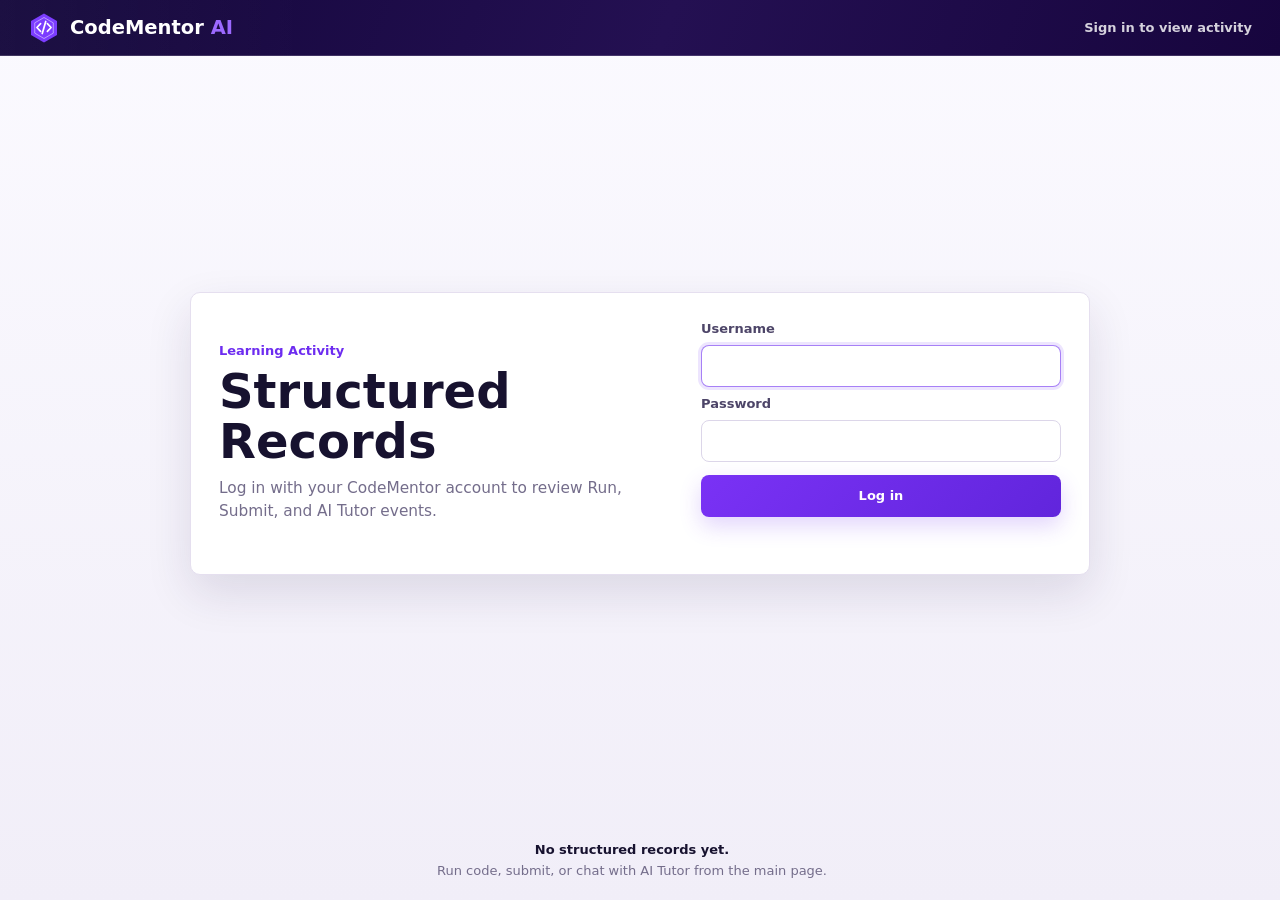
==== activity.html @ 1012bc52 "Fix activity dashboard history display: activity.html" ====
<!doctype html>
<html lang="en">
  <head>
    <meta charset="UTF-8" />
    <meta name="viewport" content="width=device-width, initial-scale=1.0" />
    <title>CodeMentor AI Activity</title>
    <link rel="stylesheet" href="./activity.css?v=structured-activity-2" />
  </head>
  <body>
    <main class="activity-app">
      <header class="activity-header">
        <a class="brand" href="./index.html" aria-label="Back to CodeMentor AI">
          <span class="brand-mark" aria-hidden="true">
            <svg viewBox="0 0 64 64" role="img">
              <path d="M32 3 58 18v28L32 61 6 46V18L32 3Z" />
              <path d="M32 11 50.5 21.7v20.6L32 53 13.5 42.3V21.7L32 11Z" />
              <path d="M25.2 23.4 17.8 31l7.4 7.6M38.8 23.4 46.2 31l-7.4 7.6M35.5 18.9 28.5 43.1" />
            </svg>
          </span>
          <span>CodeMentor <strong>AI</strong></span>
        </a>
        <div class="header-actions">
          <p id="activity-status">Sign in to view activity</p>
          <button id="refresh-button" type="button" hidden>Refresh</button>
          <button id="logout-button" type="button" hidden>Log out</button>
        </div>
      </header>

      <section class="login-panel" id="login-panel">
        <div>
          <span>Learning Activity</span>
          <h1>Structured Records</h1>
          <p>Log in with your CodeMentor account to review Run, Submit, and AI Tutor events.</p>
        </div>
        <form id="login-form" class="login-form">
          <label for="activity-username">Username</label>
          <input id="activity-username" autocomplete="username" required />
          <label for="activity-password">Password</label>
          <input id="activity-password" type="password" autocomplete="current-password" required />
          <button type="submit">Log in</button>
          <p id="login-message" role="status" aria-live="polite"></p>
        </form>
      </section>

      <section class="activity-dashboard" id="activity-dashboard" hidden>
        <div class="summary-grid" id="summary-grid" aria-label="Activity summary"></div>
        <section class="activity-timeline" id="activity-timeline" aria-live="polite">
          <div class="empty-state">
            <strong>No structured records yet.</strong>
            <span>Run code, submit, or chat with AI Tutor from the main page.</span>
          </div>
        </section>
      </section>
    </main>

    <script>
      window.CODEMENTOR_CONFIG = {
        backendBaseUrl: "https://frequent-reflection-combinations-raises.trycloudflare.com",
      };
    </script>
    <script src="./activity.js?v=structured-activity-2"></script>
  </body>
</html>
---- activity.css ----
:root {
  --ink: #17122f;
  --muted: #746d8b;
  --surface: #ffffff;
  --line: #e5dfef;
  --soft: #f8f6fd;
  --purple: #6d2cf0;
  --purple-deep: #13063a;
  --green: #22a65a;
  --red: #d93939;
  --amber: #d89513;
  --radius: 8px;
}

* {
  box-sizing: border-box;
}

html,
body {
  width: 100%;
  height: 100%;
  overflow: hidden;
}

body {
  margin: 0;
  color: var(--ink);
  background: linear-gradient(180deg, #fbfaff 0%, #f1eef8 100%);
  font-family: Inter, ui-sans-serif, system-ui, -apple-system, BlinkMacSystemFont, "Segoe UI", sans-serif;
  font-size: 13px;
}

button,
input {
  font: inherit;
}

button {
  border: 0;
  cursor: pointer;
}

a {
  color: inherit;
  text-decoration: none;
}

svg {
  display: block;
}

.activity-app {
  height: 100vh;
  display: grid;
  grid-template-rows: 56px minmax(0, 1fr);
  overflow: hidden;
}

.activity-header {
  display: flex;
  align-items: center;
  justify-content: space-between;
  gap: 18px;
  padding: 8px 28px;
  color: #ffffff;
  background:
    linear-gradient(90deg, rgba(255, 255, 255, 0.04), transparent 24%),
    linear-gradient(110deg, var(--purple-deep) 0%, #241052 52%, #17053e 100%);
  border-bottom: 1px solid rgba(255, 255, 255, 0.16);
}

.brand {
  min-width: 0;
  display: inline-flex;
  align-items: center;
  gap: 10px;
  color: #ffffff;
  font-size: 1.22rem;
  font-weight: 850;
  white-space: nowrap;
}

.brand strong {
  color: #9c69ff;
}

.brand-mark {
  width: 32px;
  height: 32px;
  flex: 0 0 auto;
}

.brand-mark svg path:first-child {
  fill: #7c3dff;
}

.brand-mark svg path:nth-child(2) {
  fill: none;
  stroke: rgba(255, 255, 255, 0.48);
  stroke-width: 2;
}

.brand-mark svg path:last-child {
  fill: none;
  stroke: #ffffff;
  stroke-linecap: round;
  stroke-linejoin: round;
  stroke-width: 3.4;
}

.header-actions {
  min-width: 0;
  display: inline-flex;
  align-items: center;
  gap: 10px;
}

#activity-status {
  margin: 0;
  color: rgba(255, 255, 255, 0.82);
  font-weight: 750;
}

.header-actions button {
  height: 32px;
  padding: 0 12px;
  color: #ffffff;
  background: rgba(255, 255, 255, 0.1);
  border: 1px solid rgba(255, 255, 255, 0.24);
  border-radius: var(--radius);
  font-weight: 760;
}

.header-actions button:hover {
  background: rgba(255, 255, 255, 0.16);
}

.login-panel {
  width: min(900px, calc(100% - 40px));
  align-self: center;
  justify-self: center;
  display: grid;
  grid-template-columns: 1fr minmax(280px, 360px);
  gap: 28px;
  padding: 28px;
  background: #ffffff;
  border: 1px solid var(--line);
  border-radius: 10px;
  box-shadow: 0 18px 46px rgba(39, 28, 74, 0.12);
}

.login-panel > div {
  align-self: center;
}

.login-panel span {
  color: var(--purple);
  font-weight: 850;
}

.login-panel h1 {
  margin: 8px 0 10px;
  font-size: clamp(2rem, 4vw, 3rem);
  line-height: 1.05;
}

.login-panel p {
  max-width: 520px;
  margin: 0;
  color: var(--muted);
  font-size: 0.96rem;
  line-height: 1.5;
}

.login-form {
  display: grid;
  gap: 9px;
}

.login-form label {
  color: #4d4568;
  font-weight: 760;
}

.login-form input {
  height: 42px;
  padding: 0 12px;
  color: #211b39;
  background: #ffffff;
  border: 1px solid #dcd6e9;
  border-radius: var(--radius);
  outline: 0;
}

.login-form input:focus {
  border-color: rgba(109, 44, 240, 0.6);
  box-shadow: 0 0 0 3px rgba(109, 44, 240, 0.12);
}

.login-form button {
  height: 42px;
  margin-top: 4px;
  color: #ffffff;
  background: linear-gradient(135deg, #7a32f5, #6125dc);
  border-radius: var(--radius);
  box-shadow: 0 9px 22px rgba(109, 44, 240, 0.2);
  font-weight: 800;
}

.login-form button:disabled {
  cursor: wait;
  opacity: 0.68;
}

#login-message {
  min-height: 18px;
  margin: 2px 0 0;
  color: var(--red);
  font-size: 0.78rem;
}

.activity-dashboard {
  min-height: 0;
  display: grid;
  grid-template-rows: auto minmax(0, 1fr);
  gap: 14px;
  padding: 18px 22px 22px;
  overflow: hidden;
}

.summary-grid {
  display: grid;
  grid-template-columns: repeat(4, minmax(0, 1fr));
  gap: 12px;
}

.summary-card {
  min-width: 0;
  padding: 14px;
  background: #ffffff;
  border: 1px solid var(--line);
  border-radius: var(--radius);
  box-shadow: 0 8px 20px rgba(39, 28, 74, 0.06);
}

.summary-card span {
  color: var(--muted);
  font-size: 0.76rem;
  font-weight: 800;
}

.summary-card strong {
  display: block;
  margin-top: 5px;
  color: var(--ink);
  font-size: 1.32rem;
}

.activity-timeline {
  min-height: 0;
  display: flex;
  flex-direction: column;
  gap: 12px;
  overflow-y: auto;
  padding-right: 8px;
  scrollbar-gutter: stable;
}

.activity-timeline::-webkit-scrollbar {
  width: 8px;
}

.activity-timeline::-webkit-scrollbar-track {
  background: transparent;
}

.activity-timeline::-webkit-scrollbar-thumb {
  background: #d8cef1;
  border-radius: 999px;
}

.empty-state {
  display: grid;
  gap: 6px;
  margin: auto;
  color: var(--muted);
  text-align: center;
}

.empty-state strong {
  color: var(--ink);
}

.activity-entry {
  display: grid;
  gap: 10px;
  padding: 14px;
  background: #ffffff;
  border: 1px solid var(--line);
  border-radius: var(--radius);
  box-shadow: 0 8px 20px rgba(39, 28, 74, 0.06);
}

.entry-top {
  display: flex;
  justify-content: space-between;
  gap: 16px;
}

.entry-title {
  min-width: 0;
  display: grid;
  gap: 3px;
}

.entry-title strong {
  font-size: 1rem;
}

.entry-title span {
  color: var(--muted);
  font-size: 0.78rem;
  font-weight: 700;
}

.entry-badges {
  display: inline-flex;
  flex-wrap: wrap;
  justify-content: flex-end;
  gap: 7px;
}

.badge {
  height: 25px;
  display: inline-flex;
  align-items: center;
  padding: 0 9px;
  color: #5f24d6;
  background: #f4efff;
  border: 1px solid #e3d7fb;
  border-radius: 999px;
  font-size: 0.72rem;
  font-weight: 850;
}

.badge.run {
  color: #136f43;
  background: #effaf4;
  border-color: rgba(34, 166, 90, 0.28);
}

.badge.submit {
  color: #8f5b0d;
  background: #fff7e6;
  border-color: rgba(216, 149, 19, 0.28);
}

.badge.chat,
.badge.chat_error {
  color: #5f24d6;
}

.score-line {
  display: flex;
  flex-wrap: wrap;
  gap: 8px;
  color: #4a4168;
  font-weight: 750;
}

.case-grid {
  display: grid;
  grid-template-columns: repeat(3, minmax(0, 1fr));
  gap: 8px;
}

.case-item {
  min-width: 0;
  padding: 9px;
  background: #fbfaff;
  border: 1px solid var(--line);
  border-radius: var(--radius);
}

.case-item.pass {
  border-color: rgba(34, 166, 90, 0.32);
  background: #f4fbf7;
}

.case-item.fail {
  border-color: rgba(217, 57, 57, 0.28);
  background: #fff6f6;
}

.case-item strong {
  display: block;
  margin-bottom: 5px;
}

.case-item code {
  display: block;
  overflow-wrap: anywhere;
  color: #342d4e;
  font: 0.72rem/1.45 "SFMono-Regular", Consolas, "Liberation Mono", monospace;
}

.chat-block {
  display: grid;
  gap: 8px;
  padding: 10px;
  background: #fbfaff;
  border: 1px solid var(--line);
  border-radius: var(--radius);
}

.chat-block h3,
.code-block h3 {
  margin: 0;
  color: var(--purple);
  font-size: 0.82rem;
}

.chat-block p {
  margin: 0;
  color: #332b4c;
  line-height: 1.5;
  white-space: pre-wrap;
}

.code-block {
  display: grid;
  gap: 8px;
}

.code-block details {
  border: 1px solid var(--line);
  border-radius: var(--radius);
  background: #fbfaff;
}

.code-block summary {
  padding: 10px 12px;
  color: var(--purple);
  font-weight: 850;
  cursor: pointer;
}

.code-block pre {
  max-height: 280px;
  margin: 0;
  overflow: auto;
  padding: 12px;
  border-top: 1px solid var(--line);
  color: #241d3c;
  font: 0.75rem/1.5 "SFMono-Regular", Consolas, "Liberation Mono", monospace;
  white-space: pre-wrap;
}

@media (max-width: 900px) {
  .login-panel {
    grid-template-columns: 1fr;
  }

  .summary-grid,
  .case-grid {
    grid-template-columns: 1fr;
  }
}
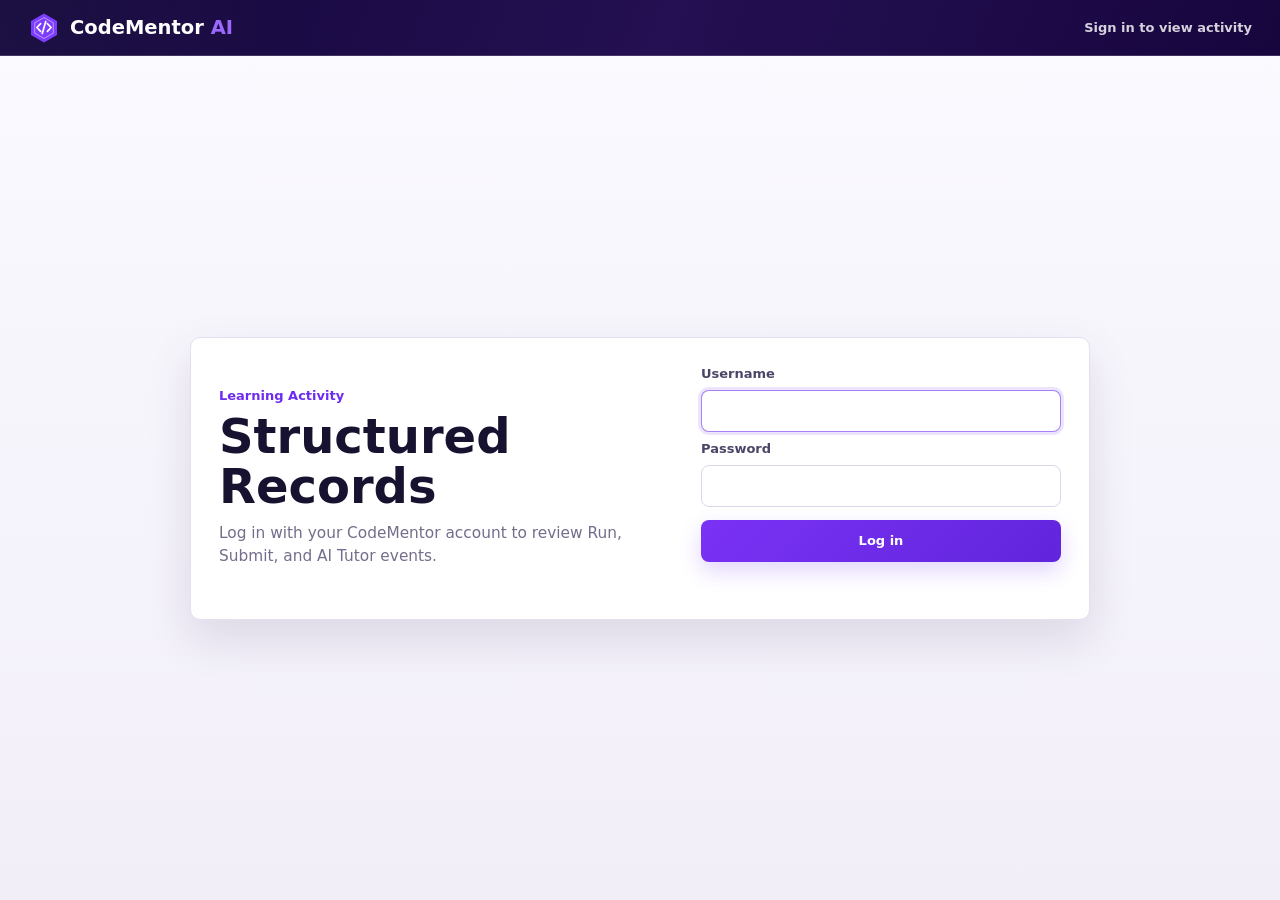
==== commit 212e30b8: "Add activity timeline analytics" ====
--- a/activity.html
+++ b/activity.html
@@ -4,7 +4,7 @@
     <meta charset="UTF-8" />
     <meta name="viewport" content="width=device-width, initial-scale=1.0" />
     <title>CodeMentor AI Activity</title>
-    <link rel="stylesheet" href="./activity.css?v=structured-activity-2" />
+    <link rel="stylesheet" href="./activity.css?v=timeline-analytics-1" />
   </head>
   <body>
     <main class="activity-app">
@@ -44,10 +44,29 @@
 
       <section class="activity-dashboard" id="activity-dashboard" hidden>
         <div class="summary-grid" id="summary-grid" aria-label="Activity summary"></div>
-        <section class="activity-timeline" id="activity-timeline" aria-live="polite">
-          <div class="empty-state">
-            <strong>No structured records yet.</strong>
-            <span>Run code, submit, or chat with AI Tutor from the main page.</span>
+        <section class="analytics-panel">
+          <div class="panel-heading">
+            <div>
+              <span>Learning Curve</span>
+              <h2>Accuracy over interactions</h2>
+            </div>
+            <p>Horizontal axis is interaction order; vertical axis is testcase accuracy.</p>
+          </div>
+          <div class="accuracy-chart" id="accuracy-chart" aria-label="Accuracy trend"></div>
+        </section>
+        <section class="analytics-panel timeline-panel">
+          <div class="panel-heading">
+            <div>
+              <span>Activity Timeline</span>
+              <h2>Chats and submissions</h2>
+            </div>
+            <p>AI Tutor conversations appear on the left; Run and Submit events appear on the right.</p>
+          </div>
+          <div class="activity-timeline" id="activity-timeline" aria-live="polite">
+            <div class="empty-state">
+              <strong>No structured records yet.</strong>
+              <span>Run code, submit, or chat with AI Tutor from the main page.</span>
+            </div>
           </div>
         </section>
       </section>
@@ -58,6 +77,6 @@
         backendBaseUrl: "https://frequent-reflection-combinations-raises.trycloudflare.com",
       };
     </script>
-    <script src="./activity.js?v=structured-activity-2"></script>
+    <script src="./activity.js?v=timeline-analytics-1"></script>
   </body>
 </html>
--- a/activity.css
+++ b/activity.css
@@ -136,6 +136,12 @@
   background: rgba(255, 255, 255, 0.16);
 }
 
+.login-panel[hidden],
+.activity-dashboard[hidden],
+.header-actions button[hidden] {
+  display: none;
+}
+
 .login-panel {
   width: min(900px, calc(100% - 40px));
   align-self: center;
@@ -223,7 +229,7 @@
 .activity-dashboard {
   min-height: 0;
   display: grid;
-  grid-template-rows: auto minmax(0, 1fr);
+  grid-template-rows: auto auto minmax(0, 1fr);
   gap: 14px;
   padding: 18px 22px 22px;
   overflow: hidden;
@@ -257,14 +263,149 @@
   font-size: 1.32rem;
 }
 
+.analytics-panel {
+  min-width: 0;
+  min-height: 0;
+  padding: 14px;
+  background: #ffffff;
+  border: 1px solid var(--line);
+  border-radius: var(--radius);
+  box-shadow: 0 8px 20px rgba(39, 28, 74, 0.06);
+}
+
+.panel-heading {
+  display: flex;
+  align-items: flex-start;
+  justify-content: space-between;
+  gap: 18px;
+  margin-bottom: 12px;
+}
+
+.panel-heading span {
+  color: var(--purple);
+  font-size: 0.74rem;
+  font-weight: 900;
+  text-transform: uppercase;
+}
+
+.panel-heading h2 {
+  margin: 3px 0 0;
+  color: var(--ink);
+  font-size: 1.08rem;
+  line-height: 1.2;
+}
+
+.panel-heading p {
+  max-width: 420px;
+  margin: 2px 0 0;
+  color: var(--muted);
+  font-size: 0.75rem;
+  font-weight: 720;
+  line-height: 1.45;
+  text-align: right;
+}
+
+.accuracy-chart {
+  min-height: 230px;
+  display: grid;
+  place-items: stretch;
+  overflow: hidden;
+  border: 1px solid #eee8f7;
+  border-radius: var(--radius);
+  background:
+    linear-gradient(180deg, rgba(109, 44, 240, 0.04), transparent 48%),
+    #fbfaff;
+}
+
+.chart-svg {
+  width: 100%;
+  height: 260px;
+}
+
+.chart-grid {
+  stroke: #e9e2f4;
+  stroke-width: 1;
+}
+
+.chart-axis {
+  stroke: #cfc5df;
+  stroke-width: 1.2;
+}
+
+.chart-line {
+  fill: none;
+  stroke: var(--purple);
+  stroke-linecap: round;
+  stroke-linejoin: round;
+  stroke-width: 4;
+}
+
+.chart-point {
+  fill: #ffffff;
+  stroke: var(--purple);
+  stroke-width: 4;
+}
+
+.chart-point.run {
+  stroke: var(--green);
+}
+
+.chart-point.submit {
+  stroke: var(--amber);
+}
+
+.chart-y-label,
+.chart-x-label,
+.chart-latest {
+  fill: var(--muted);
+  font-size: 13px;
+  font-weight: 800;
+}
+
+.chart-latest {
+  fill: var(--purple);
+}
+
+.chart-empty {
+  display: grid;
+  gap: 6px;
+  place-content: center;
+  color: var(--muted);
+  text-align: center;
+}
+
+.chart-empty strong {
+  color: var(--ink);
+}
+
+.timeline-panel {
+  display: grid;
+  grid-template-rows: auto minmax(0, 1fr);
+  overflow: hidden;
+}
+
 .activity-timeline {
   min-height: 0;
-  display: flex;
-  flex-direction: column;
-  gap: 12px;
+  position: relative;
+  display: grid;
+  grid-template-columns: minmax(0, 1fr) 36px minmax(0, 1fr);
+  align-content: start;
+  gap: 14px 0;
   overflow-y: auto;
-  padding-right: 8px;
+  padding: 4px 12px 18px;
   scrollbar-gutter: stable;
+}
+
+.activity-timeline::before {
+  content: "";
+  position: absolute;
+  top: 12px;
+  bottom: 18px;
+  left: 50%;
+  width: 2px;
+  transform: translateX(-50%);
+  background: linear-gradient(180deg, #d9cdf5, #efe9fa);
+  border-radius: 999px;
 }
 
 .activity-timeline::-webkit-scrollbar {
@@ -281,6 +422,7 @@
 }
 
 .empty-state {
+  grid-column: 1 / -1;
   display: grid;
   gap: 6px;
   margin: auto;
@@ -292,6 +434,55 @@
   color: var(--ink);
 }
 
+.timeline-item {
+  position: relative;
+  min-width: 0;
+  display: grid;
+}
+
+.timeline-item.left {
+  grid-column: 1 / 2;
+  padding-right: 18px;
+}
+
+.timeline-item.right {
+  grid-column: 3 / 4;
+  padding-left: 18px;
+}
+
+.timeline-dot {
+  position: absolute;
+  z-index: 1;
+  top: 30px;
+  width: 14px;
+  height: 14px;
+  background: #ffffff;
+  border: 4px solid var(--purple);
+  border-radius: 999px;
+  box-shadow: 0 0 0 5px #ffffff;
+}
+
+.timeline-item.left .timeline-dot {
+  right: -25px;
+}
+
+.timeline-item.right .timeline-dot {
+  left: -25px;
+}
+
+.timeline-item.run .timeline-dot {
+  border-color: var(--green);
+}
+
+.timeline-item.submit .timeline-dot {
+  border-color: var(--amber);
+}
+
+.timeline-item.chat_error .timeline-dot {
+  border-color: var(--red);
+}
+
+.timeline-card,
 .activity-entry {
   display: grid;
   gap: 10px;
@@ -302,6 +493,26 @@
   box-shadow: 0 8px 20px rgba(39, 28, 74, 0.06);
 }
 
+.timeline-card {
+  background: #fffefe;
+}
+
+.timeline-item.left .timeline-card {
+  background: linear-gradient(180deg, #ffffff, #fbfaff);
+}
+
+.timeline-item.right .timeline-card {
+  background: linear-gradient(180deg, #ffffff, #f9fffbe6);
+}
+
+.timeline-item.submit .timeline-card {
+  background: linear-gradient(180deg, #ffffff, #fffaf0);
+}
+
+.timeline-item.chat_error .timeline-card {
+  background: linear-gradient(180deg, #ffffff, #fff7f7);
+}
+
 .entry-top {
   display: flex;
   justify-content: space-between;
@@ -314,11 +525,19 @@
   gap: 3px;
 }
 
+.timeline-kicker {
+  color: var(--purple);
+  font-size: 0.72rem;
+  font-weight: 900;
+  text-transform: uppercase;
+}
+
 .entry-title strong {
   font-size: 1rem;
 }
 
-.entry-title span {
+.entry-title span,
+.entry-title time {
   color: var(--muted);
   font-size: 0.78rem;
   font-weight: 700;
@@ -369,10 +588,59 @@
   font-weight: 750;
 }
 
+.timeline-code,
+.timeline-chat {
+  display: grid;
+  gap: 10px;
+}
+
+.score-strip {
+  display: inline-flex;
+  align-items: baseline;
+  gap: 8px;
+  width: fit-content;
+  padding: 8px 10px;
+  color: #136f43;
+  background: #f2fbf6;
+  border: 1px solid rgba(34, 166, 90, 0.24);
+  border-radius: var(--radius);
+}
+
+.timeline-item.submit .score-strip {
+  color: #8f5b0d;
+  background: #fff8e9;
+  border-color: rgba(216, 149, 19, 0.26);
+}
+
+.score-strip strong {
+  font-size: 1rem;
+}
+
+.score-strip span {
+  color: inherit;
+  font-size: 0.74rem;
+  font-weight: 850;
+}
+
+.code-output {
+  margin: 0;
+  padding: 9px 10px;
+  color: #4f2230;
+  background: #fff7f7;
+  border: 1px solid rgba(217, 57, 57, 0.18);
+  border-radius: var(--radius);
+  line-height: 1.5;
+  white-space: pre-wrap;
+}
+
 .case-grid {
   display: grid;
   grid-template-columns: repeat(3, minmax(0, 1fr));
   gap: 8px;
+}
+
+.timeline-card .case-grid {
+  grid-template-columns: 1fr;
 }
 
 .case-item {
@@ -425,6 +693,42 @@
   margin: 0;
   color: #332b4c;
   line-height: 1.5;
+  white-space: pre-wrap;
+}
+
+.snapshot-row {
+  display: grid;
+  gap: 5px;
+  padding: 10px;
+  background: #fbfaff;
+  border: 1px solid var(--line);
+  border-radius: var(--radius);
+}
+
+.snapshot-row span {
+  color: var(--purple);
+  font-size: 0.72rem;
+  font-weight: 900;
+  text-transform: uppercase;
+}
+
+.snapshot-row.tutor {
+  background: #ffffff;
+}
+
+.snapshot-row.error {
+  background: #fff7f7;
+  border-color: rgba(217, 57, 57, 0.22);
+}
+
+.snapshot-row.error span {
+  color: var(--red);
+}
+
+.snapshot-row p {
+  margin: 0;
+  color: #302847;
+  line-height: 1.55;
   white-space: pre-wrap;
 }
 
@@ -458,6 +762,20 @@
 }
 
 @media (max-width: 900px) {
+  html,
+  body {
+    overflow: auto;
+  }
+
+  .activity-app {
+    min-height: 100vh;
+    height: auto;
+  }
+
+  .activity-dashboard {
+    overflow: visible;
+  }
+
   .login-panel {
     grid-template-columns: 1fr;
   }
@@ -466,4 +784,34 @@
   .case-grid {
     grid-template-columns: 1fr;
   }
-}
+
+  .panel-heading {
+    display: grid;
+  }
+
+  .panel-heading p {
+    max-width: none;
+    text-align: left;
+  }
+
+  .activity-timeline {
+    grid-template-columns: 24px minmax(0, 1fr);
+    padding-left: 0;
+  }
+
+  .activity-timeline::before {
+    left: 12px;
+  }
+
+  .timeline-item.left,
+  .timeline-item.right {
+    grid-column: 2 / 3;
+    padding: 0 0 0 10px;
+  }
+
+  .timeline-item.left .timeline-dot,
+  .timeline-item.right .timeline-dot {
+    left: -15px;
+    right: auto;
+  }
+}
